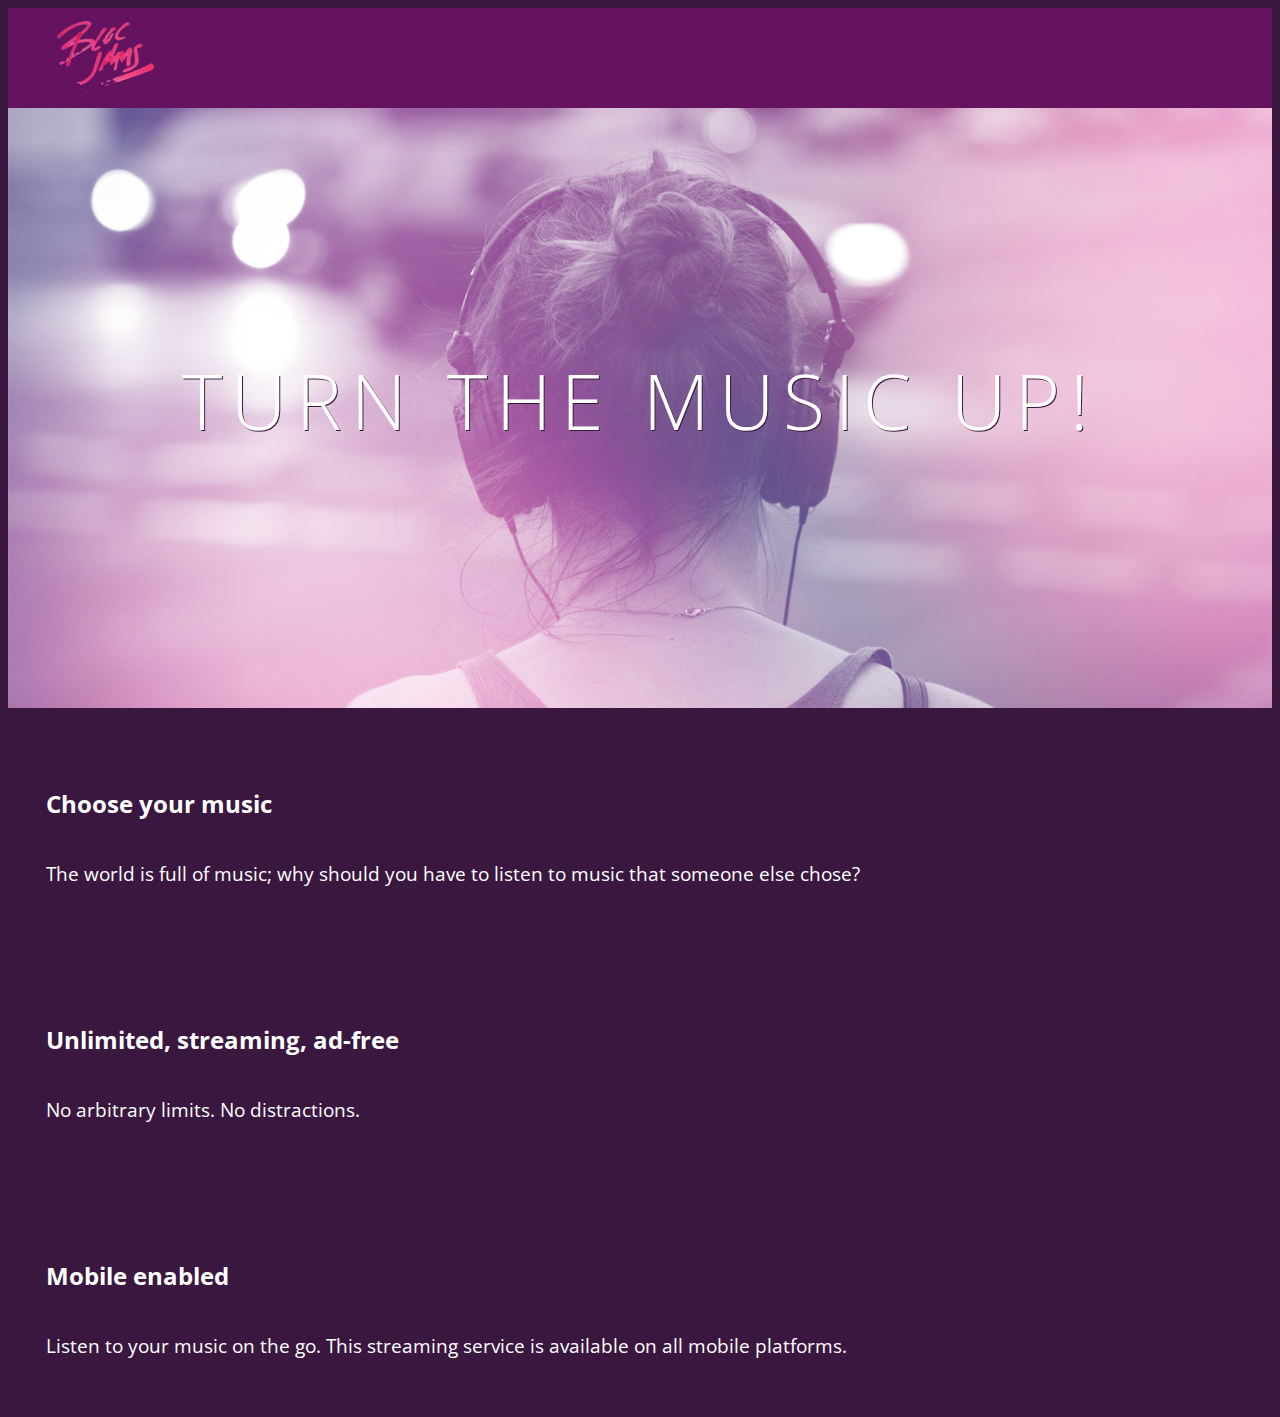
==== index.html @ 1a4cfdc9 "responsivenss" ====
<!DOCTYPE html>
 <html>
     <head>
         <title>Bloc Jams</title>
         <link rel="stylesheet" type="text/css" href="http://fonts.googleapis.com/css?family=Open+Sans:400,800,600,700,300">
         <link rel="stylesheet" type="text/css" href="http://code.ionicframework.com/ionicons/2.0.1/css/ionicons.min.css"> 
         <link rel="stylesheet" type="text/css" href="styles/normalize.css">
         <link rel="stylesheet" type="text/css" href="styles/main.css">
         <link rel="stylesheet" type="text/css" href="styles/landing.css">
     </head>
    <body class="landing">
        <nav class="navbar">
            <img src="assets/images/bloc_jams_logo.png" alt="bloc jams logo" class="logo">
        </nav>
        <section class="hero-content">
            <h1 class="hero-title">Turn the music up!</h1>
        </section>
        <section class="selling-points">
             <div class="point">
                 <span class="ion-music-note"></span>
                 <h5 class="point-title">Choose your music</h5>
                 <p class="point-decription">The world is full of music; why should you have to listen to music that someone else chose?</p>
             </div>
             <div class="point">
                <span class="ion-radio-waves"></span>
                <h5 class="point-title">Unlimited, streaming, ad-free</h5>
                <p class="point-description">No arbitrary limits. No distractions.</p>
             </div>
             <div class="point">
                 <span class="ion-iphone"></span>
                 <h5 class="point-title">Mobile enabled</h5>
                 <p class="point-description">Listen to your music on the go. This streaming service is available on all mobile platforms.</p>
            </div>
        </section>
     </body>
  </html>
---- styles/main.css ----
*, *::before, *::after {
    -moz-box-sizing: border-box;
    -webkit-box-sizing: border-box;
    box-sizing: border-box;
}

html {
    height: 100%;
    font-size: 100%;
}

body {
    font-family: 'Open Sans';
    color: white;
    min-height; 100%;
}

.navbar { 
    padding: 0.5rem;
    background-color: rgb(101,18,95);
}

.navbar .logo {
    position: relative;
    left: 2rem;
}

.container {
    margin: 0 auto;
    max-width: 64rem;
}

@media (min-width: 640px) {
    html { font-size: 112%}
    
    .column {
        float: left;
        padding-left: 1rem;
        padding-right: 1rem;
    }
    
    .column.full { width: 100%; }
    .column.two-thirds { width: 66.7%; }
    .column.half { width: 50%; }
    .column.third { width: 33.3%; }
    .column.fourth { width: 25%; }
    .column.flow-opposite { float: right; }
}

@media (min-width: 1024px) {
    html { font-size: 120%}   
}
---- styles/landing.css ----
body.landing {
    background-color: rgb(58,23,63);
}

.hero-content {
    position: relative;
    min-height: 600px;
    background-image: url(../assets/images/bloc_jams_bg.jpg);
    background-repeat: no-repeat;
    background-position: center center;
    background-size: cover;
}

.hero-content .hero-title {
    position: absolute;
    top: 40%;
    -webkit-transform: translateY(-50%);
    -moz-transform: translateY(-50%);
    transform: translateY(-50%);
    width: 100%;
    text-align: center;
    font-size: 4rem;
    font-weight: 300;
    text-transform: uppercase;
    letter-spacing: 0.5rem;
    text-shadow: 1px 1px 0px rgb(58,23,63);
}

.selling-points {
    position: relative;
}

.point {
    position: relative;
    padding: 2rem;
    text-align; center;
}

.point .point-title {
    font-size: 1.25rem;
}

.ion-music-note,
.ion-radio-waves,
.ion-iphone {
    color: rgb(233,50,117);
    font-size: 5rem;
}
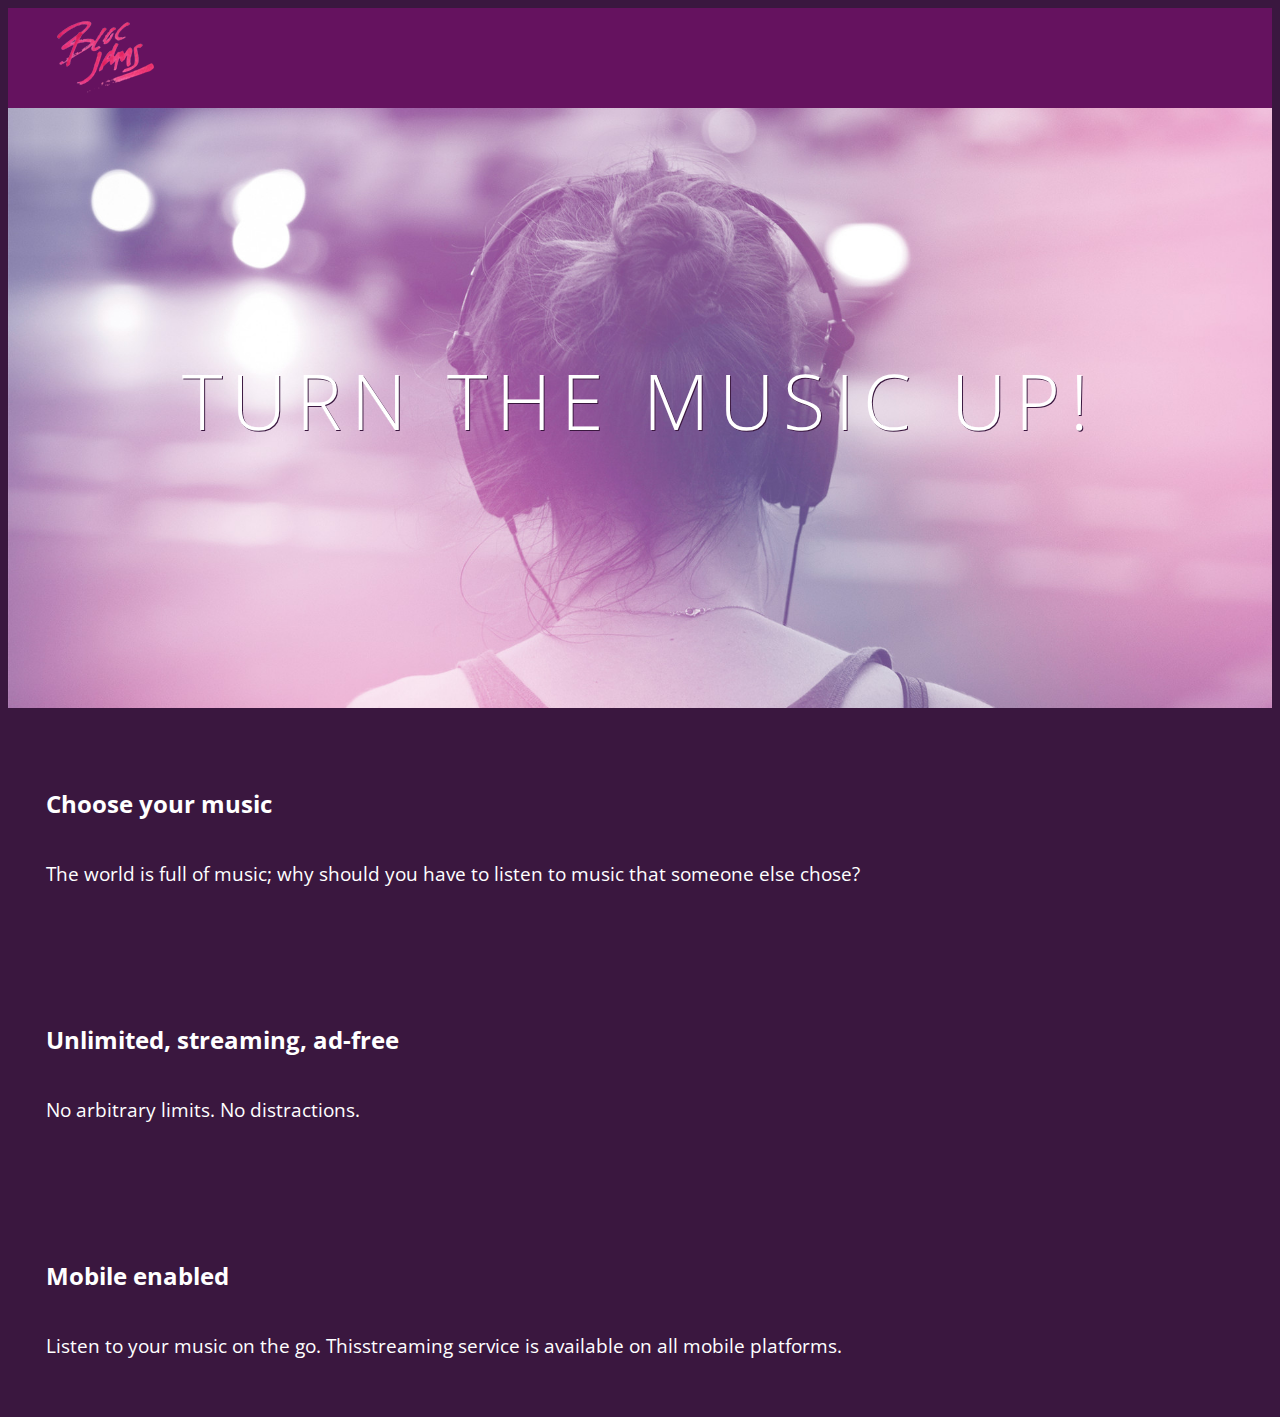
==== commit 85f09f6e: "change" ====
--- a/index.html
+++ b/index.html
@@ -29,7 +29,7 @@
              <div class="point">
                  <span class="ion-iphone"></span>
                  <h5 class="point-title">Mobile enabled</h5>
-                 <p class="point-description">Listen to your music on the go. This streaming service is available on all mobile platforms.</p>
+                 <p class="point-description">Listen to your music on the go. Thisstreaming service is available on all mobile platforms.</p>
             </div>
         </section>
      </body>
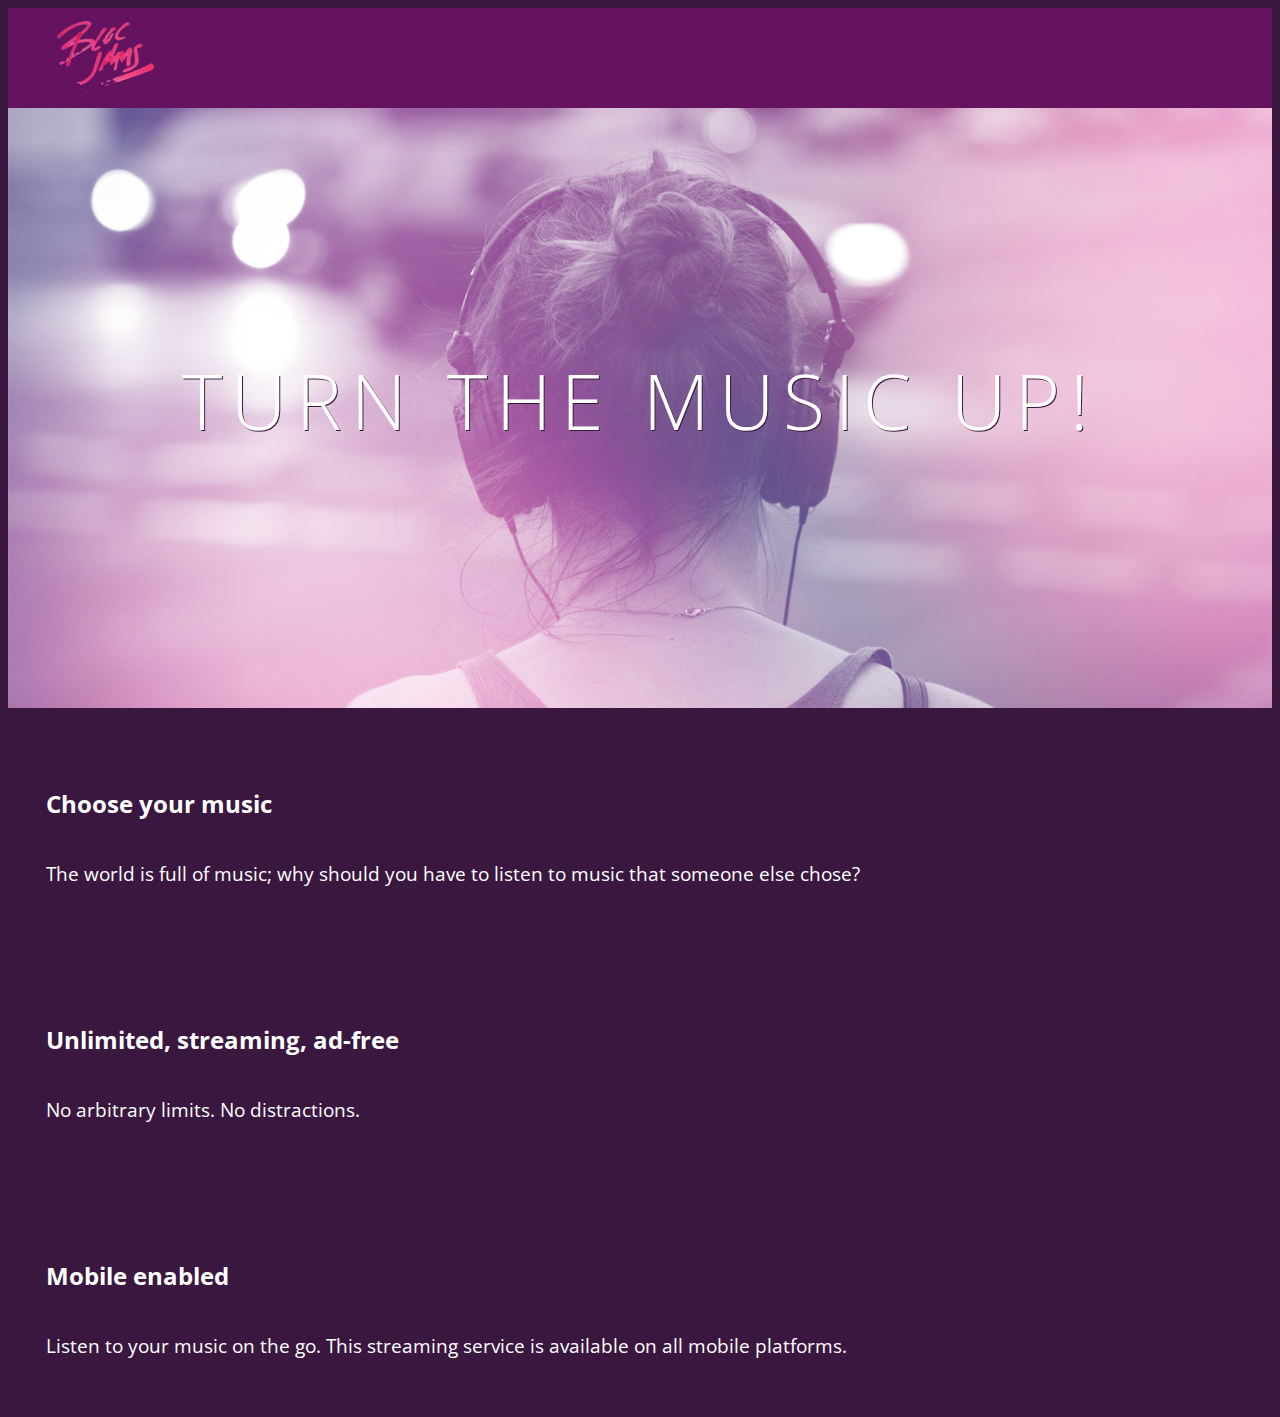
==== commit b0d479ed: "change" ====
--- a/index.html
+++ b/index.html
@@ -29,7 +29,7 @@
              <div class="point">
                  <span class="ion-iphone"></span>
                  <h5 class="point-title">Mobile enabled</h5>
-                 <p class="point-description">Listen to your music on the go. Thisstreaming service is available on all mobile platforms.</p>
+                 <p class="point-description">Listen to your music on the go. This streaming service is available on all mobile platforms.</p>
             </div>
         </section>
      </body>
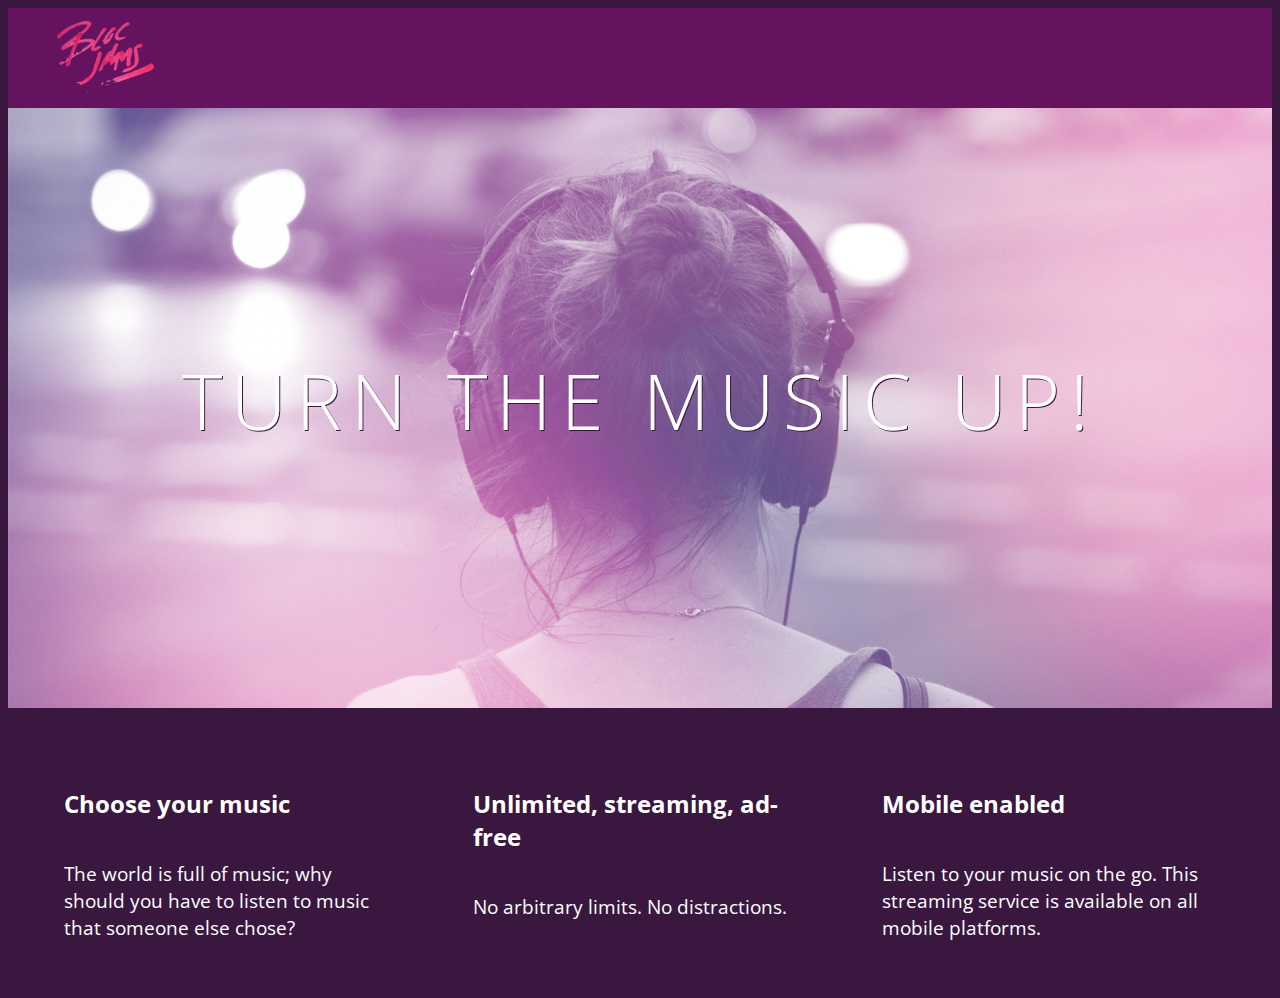
==== commit 67629b59: "fix" ====
--- a/index.html
+++ b/index.html
@@ -15,18 +15,18 @@
         <section class="hero-content">
             <h1 class="hero-title">Turn the music up!</h1>
         </section>
-        <section class="selling-points">
-             <div class="point">
+        <section class="selling-points container clearfix">
+             <div class="point column third">
                  <span class="ion-music-note"></span>
                  <h5 class="point-title">Choose your music</h5>
                  <p class="point-decription">The world is full of music; why should you have to listen to music that someone else chose?</p>
              </div>
-             <div class="point">
+             <div class="point column third">
                 <span class="ion-radio-waves"></span>
                 <h5 class="point-title">Unlimited, streaming, ad-free</h5>
                 <p class="point-description">No arbitrary limits. No distractions.</p>
              </div>
-             <div class="point">
+             <div class="point column third">
                  <span class="ion-iphone"></span>
                  <h5 class="point-title">Mobile enabled</h5>
                  <p class="point-description">Listen to your music on the go. This streaming service is available on all mobile platforms.</p>
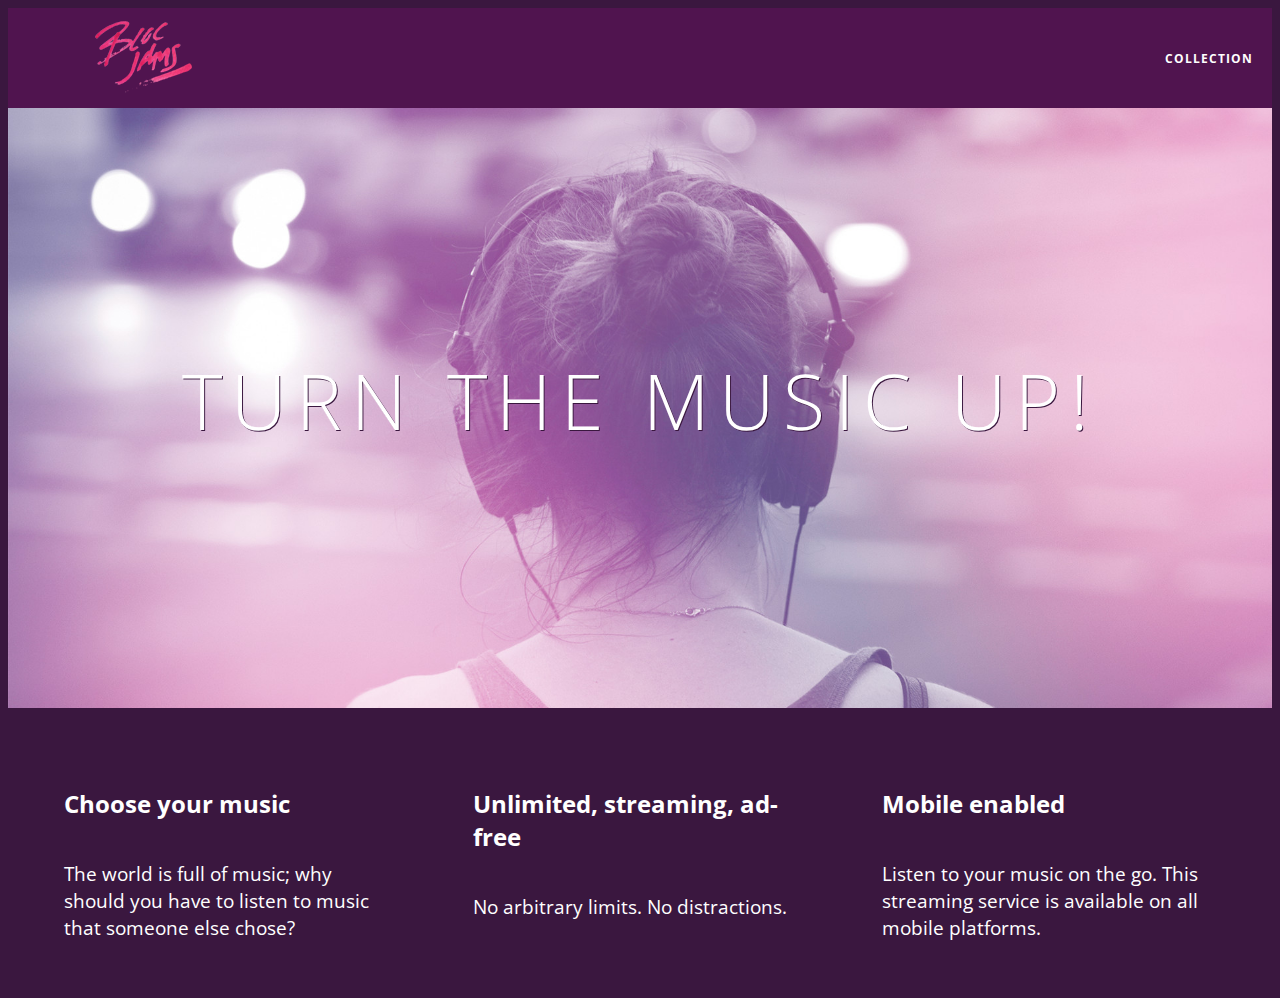
==== commit 6f0e678c: "collection" ====
--- a/index.html
+++ b/index.html
@@ -10,7 +10,12 @@
      </head>
     <body class="landing">
         <nav class="navbar">
+            <a href="index.html" class="logo">
             <img src="assets/images/bloc_jams_logo.png" alt="bloc jams logo" class="logo">
+            </a>
+            <div class="links-container">
+                <a href="collection.html" class="navbar-link">collection</a>
+            </div>
         </nav>
         <section class="hero-content">
             <h1 class="hero-title">Turn the music up!</h1>
--- a/styles/main.css
+++ b/styles/main.css
@@ -16,18 +16,54 @@
 }
 
 .navbar { 
+    position: relative;
     padding: 0.5rem;
-    background-color: rgb(101,18,95);
+    background-color: rgb(101,18,95,0.5);
+    z-index: 1;
 }
 
 .navbar .logo {
     position: relative;
     left: 2rem;
+    cursor: pointer;
+}
+
+.navbar .links-container {
+    display: table;
+    position: absolute;
+    top: 0;
+    right: 0;
+    height: 100px;
+    color: white;
+    
+    text-decoration: none;
+}
+
+.links-container .navbar-link {
+    display: table-cell;
+    position: relative;
+    height: 100%;
+    padding-left: 1rem;
+    padding-right: 1rem;
+    
+    vertical-align: middle;
+    color: white;
+    font-size: 0.625rem;
+    letter-spacing: 0.05rem;
+    font-weight: 700;
+    text-transform: uppercase;
+    
+    text-decoration: none;
+    cursor: pointer;
 }
 
 .container {
     margin: 0 auto;
     max-width: 64rem;
+}
+
+.links-container .navbar-link:hover {
+    color: rgb(233,50,117);
 }
 
 @media (min-width: 640px) {
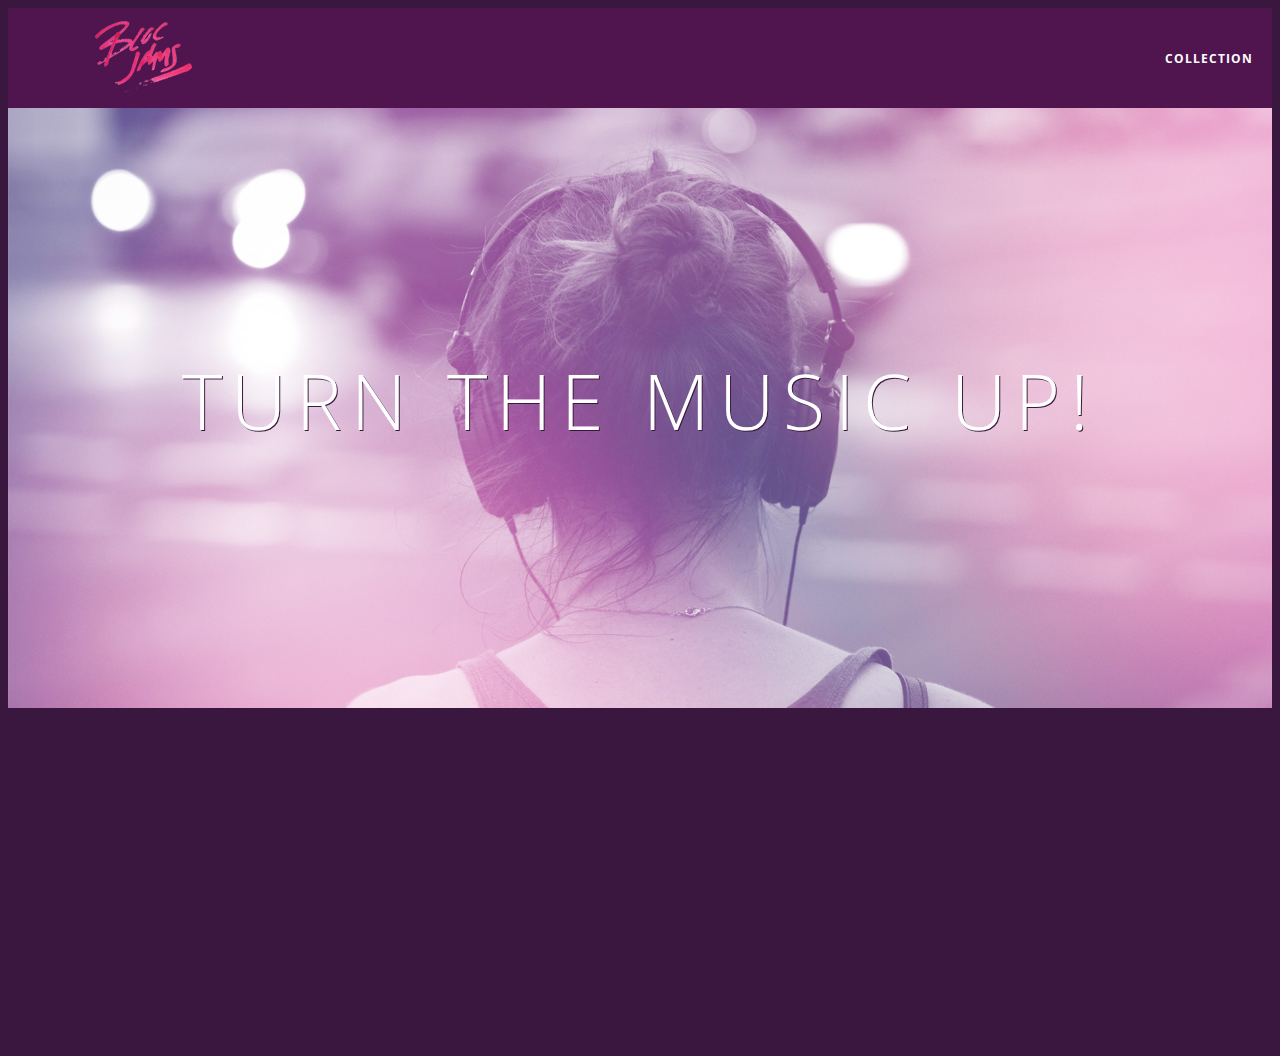
==== commit d6828770: "refactor finishing" ====
--- a/index.html
+++ b/index.html
@@ -37,5 +37,8 @@
                  <p class="point-description">Listen to your music on the go. This streaming service is available on all mobile platforms.</p>
             </div>
         </section>
+        <script src="scripts/landing.js"></script>
+            
+        </script>
      </body>
   </html> --- a/styles/main.css
+++ b/styles/main.css
@@ -39,13 +39,13 @@
     text-decoration: none;
 }
 
-.links-container .navbar-link {
+.links-container .navbar-link  {
     display: table-cell;
     position: relative;
     height: 100%;
     padding-left: 1rem;
     padding-right: 1rem;
-    
+  
     vertical-align: middle;
     color: white;
     font-size: 0.625rem;
@@ -55,6 +55,11 @@
     
     text-decoration: none;
     cursor: pointer;
+}
+
+.navbar-link:hover {
+    color: rgb(233,50,117);
+    background-color: white;
 }
 
 .container {
--- a/styles/landing.css
+++ b/styles/landing.css
@@ -34,6 +34,16 @@
     position: relative;
     padding: 2rem;
     text-align; center;
+    opacity: 0;
+     -webkit-transform: scaleX(0.9) translateY(3rem);
+     -moz-transform: scaleX(0.9) translateY(3rem);
+     transform: scaleX(0.9) translateY(3rem);
+     -webkit-transition: all 5.0s ease-in-out;
+     -moz-transition: all 5.0s ease-in-out;
+     transition: all 5.0s ease-in-out;
+     -webkit-transition-delay: 0.2s;
+     -moz-transition-delay: 0.2s;
+     transition-delay: 0.2s;
 }
 
 .point .point-title {
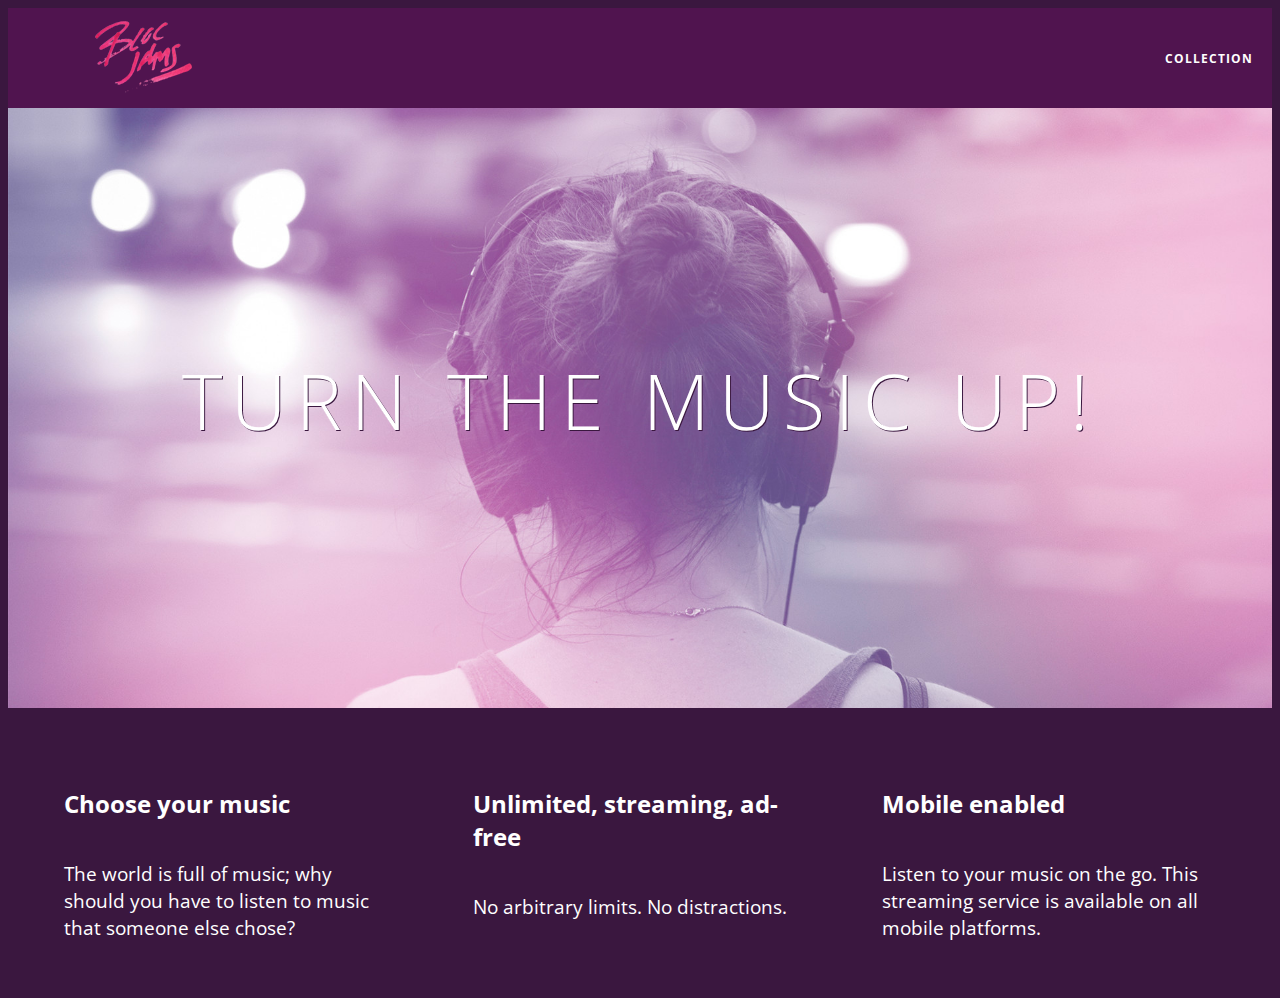
==== commit bdb6dec1: "checkpoint 12" ====
--- a/index.html
+++ b/index.html
@@ -2,6 +2,7 @@
  <html>
      <head>
          <title>Bloc Jams</title>
+         <meta name="viewport" content= "width=device-width, initial-scale=1">
          <link rel="stylesheet" type="text/css" href="http://fonts.googleapis.com/css?family=Open+Sans:400,800,600,700,300">
          <link rel="stylesheet" type="text/css" href="http://code.ionicframework.com/ionicons/2.0.1/css/ionicons.min.css"> 
          <link rel="stylesheet" type="text/css" href="styles/normalize.css">
@@ -37,8 +38,39 @@
                  <p class="point-description">Listen to your music on the go. This streaming service is available on all mobile platforms.</p>
             </div>
         </section>
-        <script src="scripts/landing.js"></script>
-            
+        <script>
+        var animatePoints = function() {
+ 
+                 var points = document.getElementsByClassName('point');
+ 
+                 var revealFirstPoint = function() {
+                     points[0].style.opacity = 1;
+                     points[0].style.transform = "scaleX(1) translateY(0)";
+                     points[0].style.msTransform = "scaleX(1) translateY(0)";
+                     points[0].style.WebkitTransform = "scaleX(1) translateY(0)";
+                 };
+ 
+                 var revealSecondPoint = function() {
+                     points[1].style.opacity = 1;
+                     points[1].style.transform = "scaleX(1) translateY(0)";
+                     points[1].style.msTransform = "scaleX(1) translateY(0)";
+                     points[1].style.WebkitTransform = "scaleX(1) translateY(0)";
+                 };
+ 
+                 var revealThirdPoint = function() {
+                     points[2].style.opacity = 1;
+                     points[2].style.transform = "scaleX(1) translateY(0)";
+                     points[2].style.msTransform = "scaleX(1) translateY(0)";
+                     points[2].style.WebkitTransform = "scaleX(1) translateY(0)";
+                 };
+ 
+                 revealFirstPoint();
+                 revealSecondPoint();
+                 revealThirdPoint();
+ 
+             };
+            animatePoints();
+        
         </script>
      </body>
   </html> --- a/styles/landing.css
+++ b/styles/landing.css
@@ -38,13 +38,13 @@
      -webkit-transform: scaleX(0.9) translateY(3rem);
      -moz-transform: scaleX(0.9) translateY(3rem);
      transform: scaleX(0.9) translateY(3rem);
-     -webkit-transition: all 5.0s ease-in-out;
-     -moz-transition: all 5.0s ease-in-out;
-     transition: all 5.0s ease-in-out;
+     -webkit-transition: all 0.25s ease-in-out;
+     -moz-transition: all 0.25s ease-in-out;
+     transition: all 0.25s ease-in-out;
      -webkit-transition-delay: 0.2s;
      -moz-transition-delay: 0.2s;
      transition-delay: 0.2s;
-}
+ }
 
 .point .point-title {
     font-size: 1.25rem;
